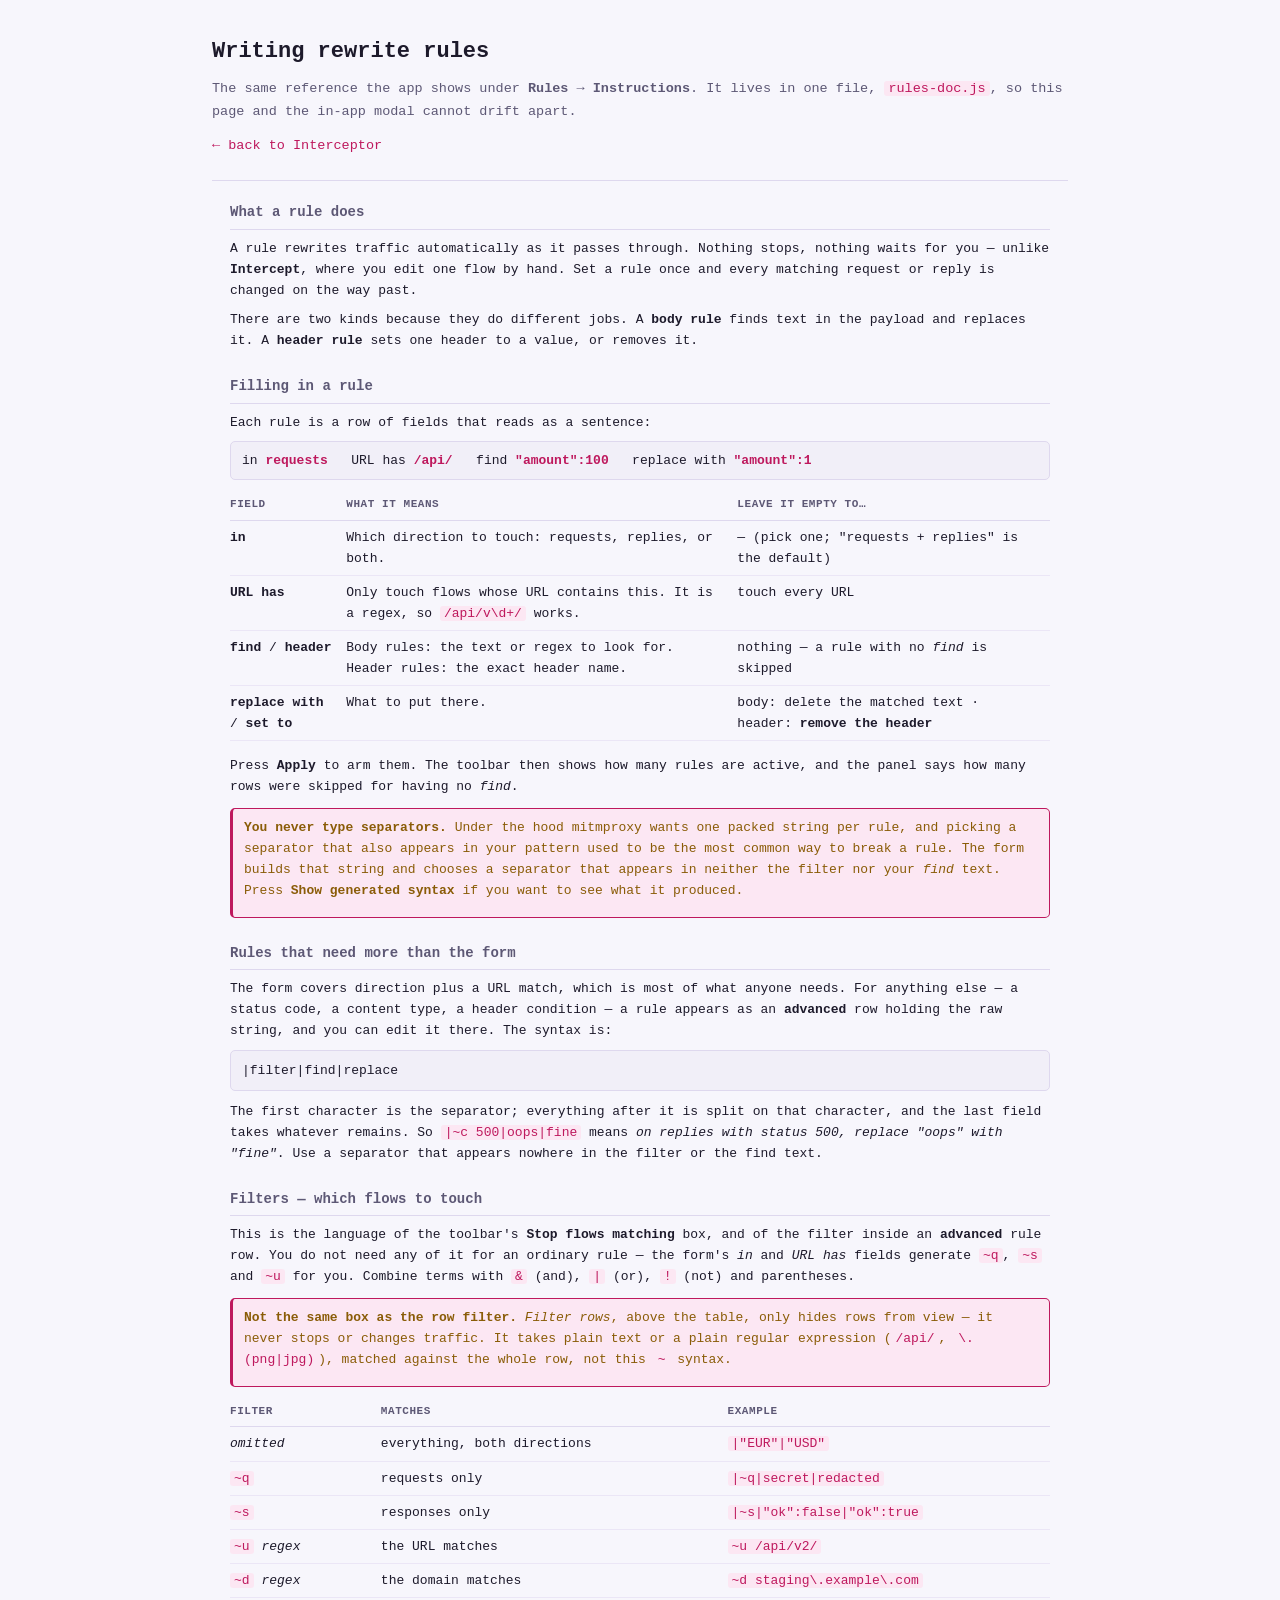
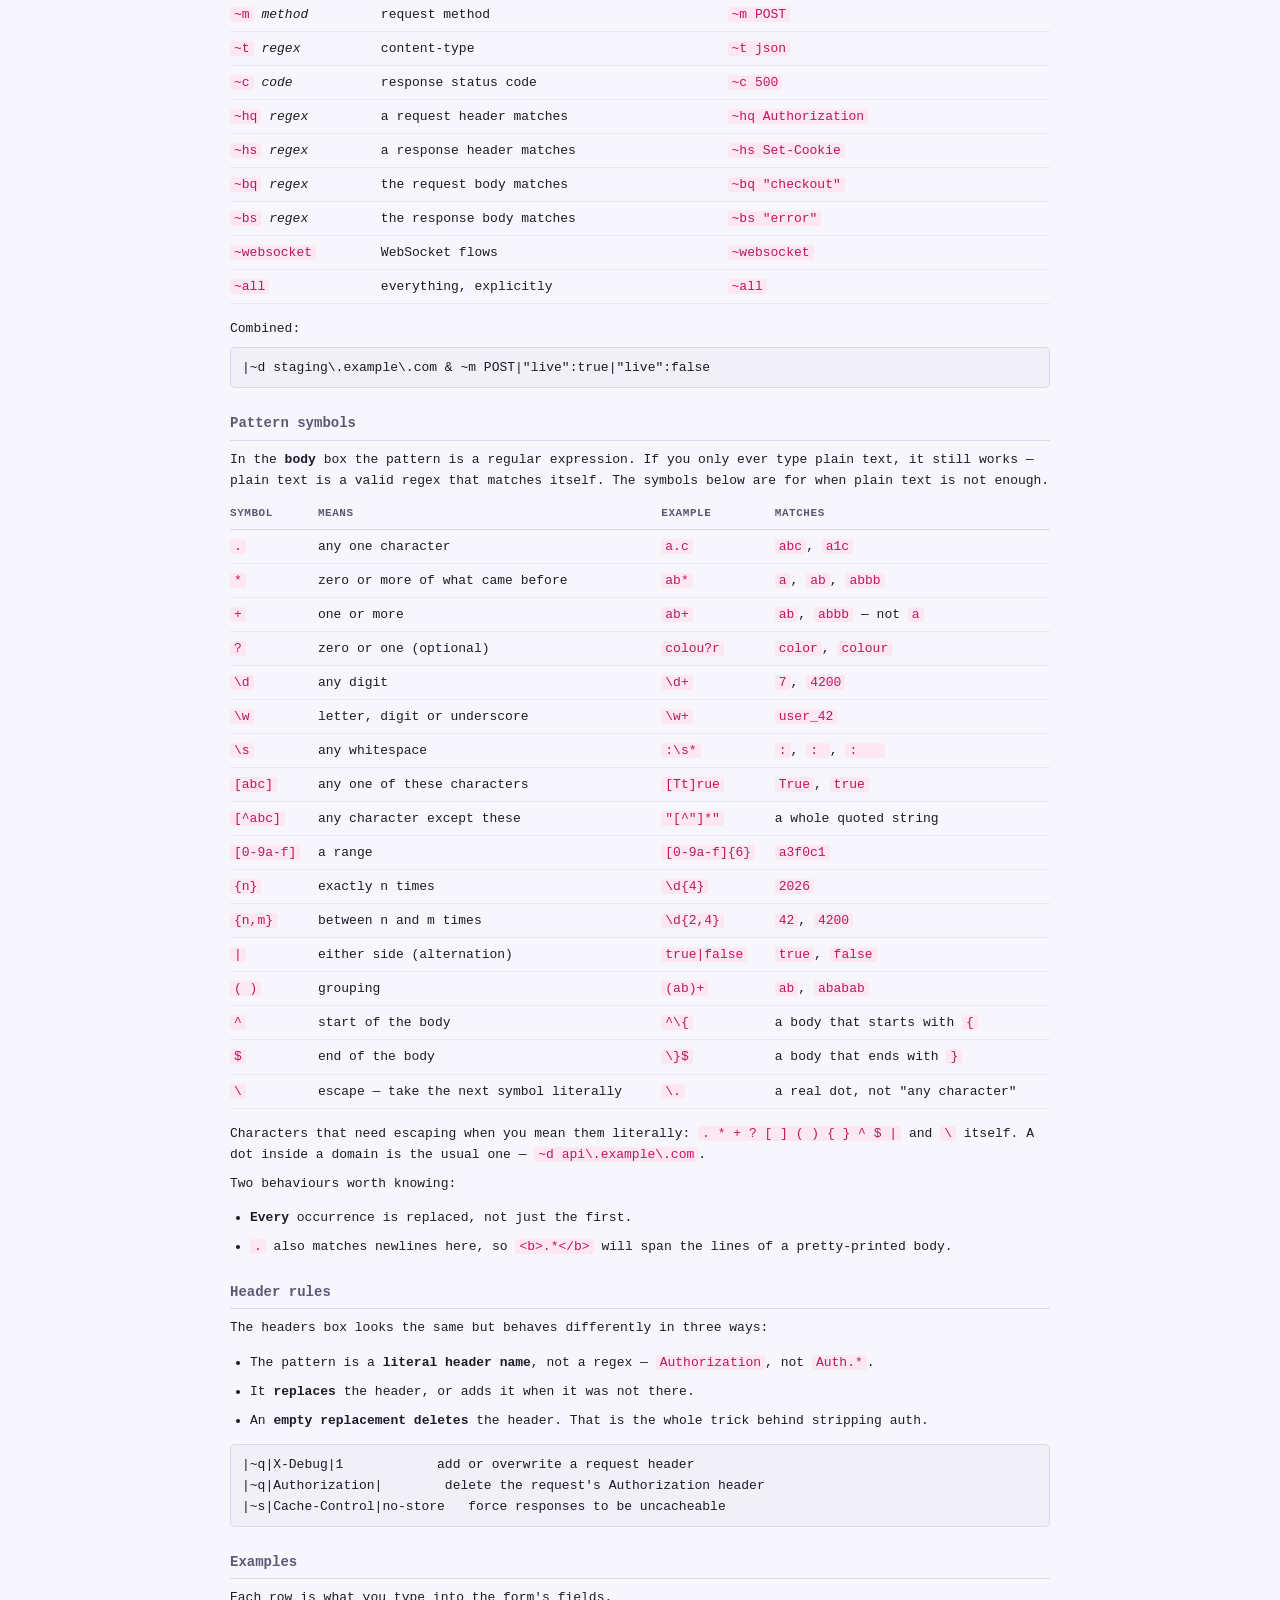
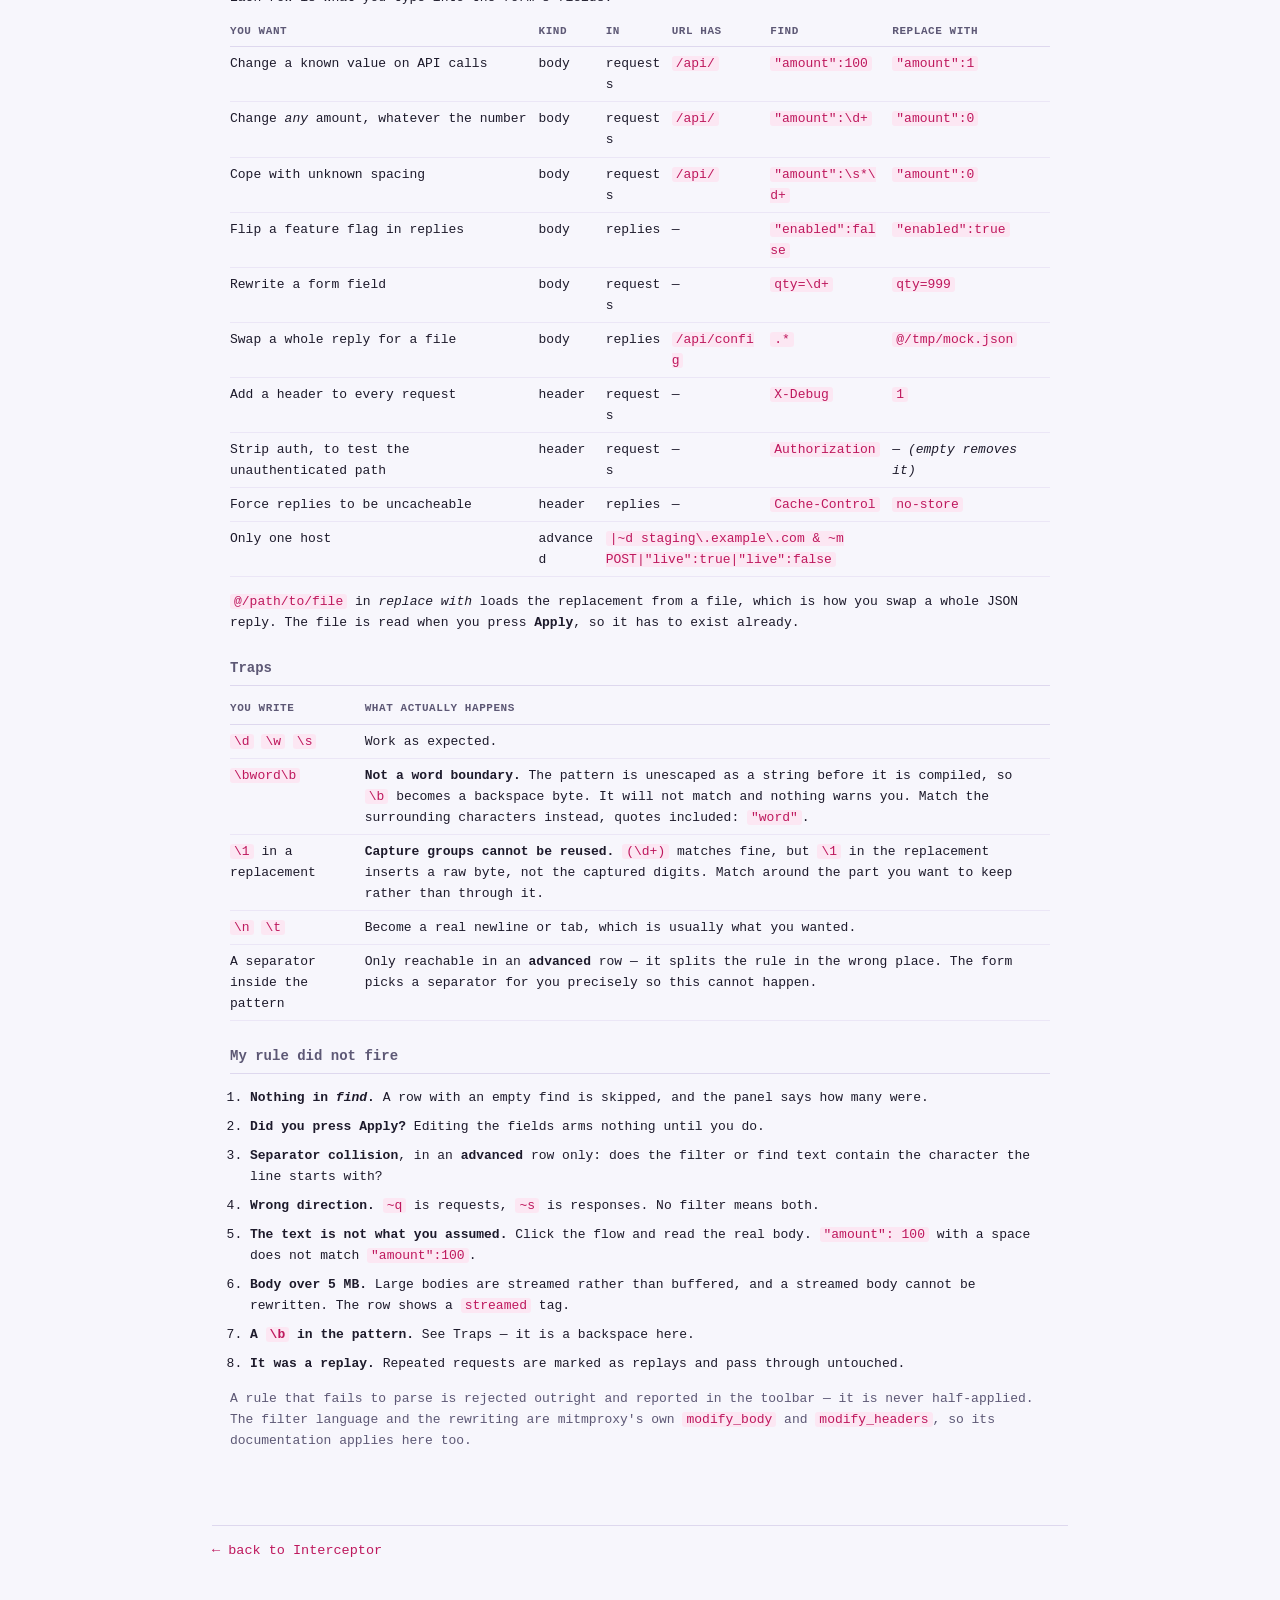
==== ui/rules.html @ 4723ae0b "Initial commit" ====
<!doctype html>
<html lang="en">
<head>
  <meta charset="utf-8">
  <meta name="viewport" content="width=device-width, initial-scale=1">
  <title>Interceptor — writing rewrite rules</title>
  <link rel="icon" type="image/png" href="icon.png">
  <link rel="stylesheet" href="style.css">
  <script type="module" src="theme.js"></script>
</head>
<body class="doc-page">
<main class="doc">

  <header class="doc-head">
    <h1>Writing rewrite rules</h1>
    <p class="lede">
      The same reference the app shows under <b>Rules → Instructions</b>. It lives in
      one file, <code>rules-doc.js</code>, so this page and the in-app modal cannot
      drift apart.
    </p>
    <p><a href="./" class="back">← back to Interceptor</a></p>
  </header>

  <div id="doc-body"></div>

  <footer class="doc-foot">
    <p><a href="./" class="back">← back to Interceptor</a></p>
  </footer>

</main>
<script type="module">
  import { RULES_DOC_HTML } from "./rules-doc.js";
  document.querySelector("#doc-body").innerHTML = RULES_DOC_HTML;
</script>
</body>
</html>
---- ui/style.css ----
/* Every colour is a token defined in both themes. Never hard-code one below:
   a literal hex is a bug waiting for someone to flip the theme. */

:root,
:root[data-theme="dark"] {
  --bg:         #14131c;
  --bg-elev:    #1c1a26;
  --bg-inset:   #100f17;
  --bg-hover:   #24222f;
  --bg-sel:     #3a2030;
  --fg:         #e4e2ee;
  --fg-dim:     #9791ab;
  --fg-faint:   #6c6782;
  --line:       #2f2c3f;
  --line-soft:  #232030;
  --accent:     #f472b6;
  --accent-2:   #ec4899;
  --accent-bg:  #3a1526;
  --on-accent:  #0a0810;
  --ok:         #63d19b;
  --ok-2:       #4bc389;   /* hover for a filled green button */
  --ok-bg:      #16301f;
  --on-ok:      #0a0810;   /* text on a green fill */
  --warn:       #e6b464;
  --bad:        #f2726b;
  --bad-bg:     #35191a;
  --info:       #6cd0e0;
  --hold-bg:    #262013;
  --hold-line:  #55451f;
  --bar-bg:     #272232;   /* control strips: has to read as a different surface,
                              not a 8-step nudge away from --bg */
  --shadow:     0 1px 0 rgba(0, 0, 0, .35);
  --shadow-lg:  0 18px 50px rgba(0, 0, 0, .55);
  --pad:        20px;   /* distance from a window edge to any content */
  --backdrop:   rgba(8, 7, 12, .66);
}

:root[data-theme="light"] {
  --bg:         #f7f6fc;
  --bg-elev:    #ffffff;
  --bg-inset:   #f1eff8;
  --bg-hover:   #efecf8;
  --bg-sel:     #fbd7e8;
  --fg:         #1d1a2b;
  --fg-dim:     #5d5875;
  --fg-faint:   #8b86a1;
  --line:       #ded8ee;
  --line-soft:  #ebe6f6;
  --accent:     #be185d;
  --accent-2:   #9d174d;
  --accent-bg:  #fce7f3;
  --on-accent:  #ffffff;
  --ok:         #12784a;
  --ok-2:       #0f6a41;
  --ok-bg:      #e2f5e9;
  --on-ok:      #ffffff;
  --warn:       #8a5c07;
  --bad:        #b62222;
  --bad-bg:     #fbe6e6;
  --info:       #0d6f83;
  --hold-bg:    #fdf6e6;
  --hold-line:  #e6d29c;
  --bar-bg:     #e6e0f4;
  --shadow:     0 1px 2px rgba(30, 20, 60, .06);
  --shadow-lg:  0 18px 50px rgba(82, 26, 58, .22);
  --backdrop:   rgba(66, 32, 52, .38);
}

* { box-sizing: border-box; }

/* Any explicit `display` beats the hidden attribute, which silently un-hides
   elements we toggle from JS (#empty, #truncated, #rules, #queue, tabs). */
[hidden] { display: none !important; }

body {
  margin: 0;
  height: 100vh;
  /* Flex column, not a fixed grid-template-rows: the row template had four
     tracks for five children, so #workspace fell into an implicit `auto` row and
     the detail panel stopped short of the bottom instead of filling. Panels come
     and go as they are toggled, so the number of children is not fixed and any
     fixed template is wrong sooner or later. #workspace takes the slack. */
  display: flex;
  flex-direction: column;
  font: 12.5px/1.55 ui-monospace, SFMono-Regular, "SF Mono", Menlo, Consolas, monospace;
  background: var(--bg);
  color: var(--fg);
  -webkit-font-smoothing: antialiased;
}

.grow { flex: 1; }
.dim { color: var(--fg-dim); }
.mono { font-family: inherit; }
.hint { color: var(--fg-dim); margin: 0; }
.divider { width: 1px; align-self: stretch; background: var(--line); margin: 0 3px; }

code {
  font: inherit;
  color: var(--accent);
  background: var(--accent-bg);
  padding: 0 4px;
  border-radius: 3px;
}

/* ------------------------------------------------------------------ buttons */

button {
  font: inherit;
  color: var(--fg);
  background: var(--bg-elev);
  border: 1px solid var(--line);
  border-radius: 5px;
  padding: 3px 10px;
  cursor: pointer;
  white-space: nowrap;
  transition: background .12s, border-color .12s, color .12s;
}
button:hover { background: var(--bg-hover); border-color: var(--fg-faint); }
button:focus-visible { outline: 2px solid var(--accent); outline-offset: 1px; }

button.on {
  background: var(--accent);
  border-color: var(--accent);
  color: var(--on-accent);
  font-weight: 600;   /* dark-on-bright reads thin otherwise */
}
button.on:hover { background: var(--accent-2); border-color: var(--accent-2); }

button.primary {
  background: var(--accent);
  border-color: var(--accent);
  color: var(--on-accent);
  font-weight: 600;
}
button.primary:hover { background: var(--accent-2); border-color: var(--accent-2); }

/* Filled green: the one button that starts a session, so it should read as the
   obvious first move rather than as one more thing in a row of buttons. */
button.go {
  background: var(--ok);
  border-color: var(--ok);
  color: var(--on-ok);
  font-weight: 600;
}
button.go:hover { background: var(--ok-2); border-color: var(--ok-2); }

button.ok { color: var(--ok); border-color: var(--line); }
button.ok:hover { background: var(--ok-bg); border-color: var(--ok); }

button.danger { color: var(--bad); }
button.danger:hover { background: var(--bad-bg); border-color: var(--bad); }

button.icon { padding: 3px 8px; font-size: 13px; line-height: 1.2; }

/* A toggle is a state, not an action, so it must not look like one: dimmer until
   it is on, and carrying a dot that fills in. Every control looking identical was
   the single biggest readability complaint about the old toolbar. */
button.toggle {
  color: var(--fg-dim);
  background: transparent;
  border-color: var(--line-soft);
  padding-left: 7px;
}
button.toggle::before {
  content: "";
  display: inline-block;
  width: 7px;
  height: 7px;
  margin-right: 6px;
  border-radius: 50%;
  border: 1px solid var(--fg-faint);
  vertical-align: baseline;
}
button.toggle:hover { color: var(--fg); background: var(--bg-hover); }
button.toggle.on {
  color: var(--accent);
  background: var(--accent-bg);
  border-color: var(--accent);
  font-weight: 600;
}
button.toggle.on::before { background: var(--accent); border-color: var(--accent); }

/* Segmented control: modes, detail tabs. */
.seg { display: flex; }
.seg button { border-radius: 0; }
.seg button:first-child { border-radius: 5px 0 0 5px; }
.seg button:last-child { border-radius: 0 5px 5px 0; }
.seg button + button { border-left: none; }
.seg button.on + button { border-left: none; }

/* ------------------------------------------------------------------ toolbar */

#bar {
  background: var(--bg-elev);
  border-bottom: 1px solid var(--line);
  box-shadow: var(--shadow);
}
.bar-row {
  display: flex;
  gap: 14px;          /* between groups; controls inside a group sit closer */
  align-items: flex-end;
  padding: var(--pad);
  flex-wrap: wrap;
}
.bar-row.secondary { padding-top: 0; font-size: 12px; }

#mode-hint {
  margin: 0;
  padding: 0 var(--pad) 9px;
  font-size: 11.5px;
  color: var(--fg-dim);
}

#note {
  margin: 0 var(--pad) 9px;
  padding: 6px 10px;
  font-size: 11.5px;
  color: var(--bad);
  background: var(--bad-bg);
  border: 1px solid var(--bad);
  border-left-width: 3px;
  border-radius: 5px;
}
#note.ok { color: var(--ok); background: var(--ok-bg); border-color: var(--ok); }

#proxy-warn {
  margin: 0 var(--pad) 9px;
  padding: 6px 10px;
  font-size: 11.5px;
  color: var(--warn);
  background: var(--hold-bg);
  border: 1px solid var(--hold-line);
  border-left-width: 3px;
  border-radius: 5px;
}
.brand {
  display: flex;
  align-items: center;
  padding-bottom: 2px;   /* sits on the controls' baseline, not the labels' */
  font-weight: 600;
  letter-spacing: .04em;
  color: var(--accent);
}
.brand img { display: block; border-radius: 5px; }

/* Groups carry a label so a control's purpose is legible without hovering, and
   the gap inside a group is smaller than the gap between them -- proximity is
   what makes the grouping readable. */
.group { display: flex; align-items: center; gap: 5px; position: relative; }
.group-label {
  font-size: 11px;
  font-weight: 600;
  letter-spacing: .04em;
  color: var(--fg-dim);
  white-space: nowrap;
}
/* Label on its own row above the controls it names. */
.bar-row .group {
  display: grid;
  grid-auto-flow: column;
  grid-template-rows: auto auto;
  align-items: center;
  justify-items: start;
  column-gap: 5px;
}
.bar-row .group > .group-label { grid-row: 1; grid-column: 1 / -1; padding-left: 1px; }
.bar-row .group > *:not(.group-label) { grid-row: 2; }

.scope-group { flex: 1; min-width: 260px; }
.scope-group { grid-template-columns: 1fr auto auto; }

#scope {
  width: 100%;
  font: inherit;
  color: var(--fg);
  background: var(--bg-inset);
  border: 1px solid var(--line);
  border-radius: 5px;
  padding: 4px 9px;
}
#scope::placeholder { color: var(--fg-faint); }
#scope:focus { outline: none; border-color: var(--accent); }
#scope.bad { border-color: var(--bad); }
/* Outside Intercept nothing is held, so the field has no effect: say so rather
   than leaving the user to wonder what it is for. */
.scope-group.idle #scope { opacity: .55; }
.scope-group.idle .group-label::after {
  content: " · applies in Intercept mode";
  color: var(--warn);
  letter-spacing: 0;
  text-transform: none;
}

#stats { color: var(--fg-dim); padding-bottom: 3px; }
#conn {
  padding: 1px 9px;
  border-radius: 999px;
  font-size: 11px;
  border: 1px solid transparent;
}
#conn.on { background: var(--ok-bg); color: var(--ok); border-color: var(--ok); }
#conn.off { background: var(--bad-bg); color: var(--bad); border-color: var(--bad); }

/* ------------------------------------------------------------------- panels */

.panel {
  background: var(--bg-elev);
  border-bottom: 1px solid var(--line);
}
.panel.hold { background: var(--hold-bg); border-bottom-color: var(--hold-line); }
.panel-head {
  display: flex;
  gap: 8px;
  align-items: center;
  padding: var(--pad);
  border-bottom: 1px solid var(--line-soft);
}
.panel.hold .panel-head { border-bottom-color: var(--hold-line); }
.panel-body { padding: 11px var(--pad) 13px; }

.chips { display: flex; flex-wrap: wrap; gap: 5px; align-items: center; }
.chips button { font-size: 11.5px; padding: 2px 8px; border-radius: 999px; }

.rules-grid { display: grid; grid-template-columns: 1fr 1fr; gap: 14px; }
@media (max-width: 980px) { .rules-grid { grid-template-columns: 1fr; } }
.rules-field label { display: block; color: var(--fg); font-weight: 600; }
.rules-field .hint { font-size: 11.5px; margin: 1px 0 0; }

textarea {
  display: block;
  width: 100%;
  resize: vertical;
  font: inherit;
  color: var(--fg);
  background: var(--bg-inset);
  border: 1px solid var(--line);
  border-radius: 5px;
  padding: 7px 8px;
  margin-top: 4px;
}
textarea::placeholder { color: var(--fg-faint); }
textarea:focus { outline: none; border-color: var(--accent); }

.actions { display: flex; gap: 6px; align-items: center; margin-top: 9px; }

/* --------------------------------------------------------------- hold queue */

#queue-hosts { color: var(--warn); }
#queue-hosts b { color: var(--fg); font-weight: 600; }

#queue-list { display: flex; flex-direction: column; gap: 4px; }
.q-item {
  display: flex;
  gap: 8px;
  align-items: center;
  background: var(--bg-elev);
  border: 1px solid var(--hold-line);
  border-radius: 5px;
  padding: 4px 8px;
}
.q-item.sel { border-color: var(--accent); background: var(--bg-sel); }
.q-item .dir { color: var(--warn); min-width: 76px; }
.q-item .url {
  flex: 1;
  overflow: hidden;
  text-overflow: ellipsis;
  white-space: nowrap;
  cursor: pointer;
}
.q-item .url:hover { color: var(--accent); text-decoration: underline; }

#stall-note { margin-top: 8px; font-size: 11.5px; }

/* ------------------------------------------------------------------ sessions */

#sessions-list { display: flex; flex-direction: column; gap: 4px; margin-top: 8px; }
.q-item.session { border-color: var(--line); }
.q-item.session:hover { border-color: var(--accent); }
.q-item.session .dim { flex: 0 0 auto; }
#sessions-dir { font-size: 11px; }

/* ------------------------------------------------------------------- layout */

/* Scoped by id: a bare `main` selector also matched the docs page and split it
   into two columns. */
#workspace {
  flex: 1;            /* all the height the toolbar and panels do not use */
  min-height: 0;      /* so the children's own overflow:auto actually scrolls */
  display: grid;
  grid-template-columns: 1fr 500px;
}
@media (max-width: 1150px) {
  #workspace { grid-template-columns: 1fr; grid-template-rows: 1fr 1fr; }
}

#table-wrap { flex: 1; overflow: auto; min-height: 0; padding-bottom: 12px; }
#detail {
  border-left: 1px solid var(--line);
  background: var(--bg-elev);
  display: flex;
  flex-direction: column;
  min-height: 0;
  min-width: 0;
}

/* -------------------------------------------------------------------- table */

/* All scoped to #flows. Bare `tbody td` leaked its nowrap + ellipsis onto the
   docs page tables, which silently truncated every rule example. */
#flows { width: 100%; border-collapse: collapse; }
#flows thead th {
  position: sticky;
  top: 0;
  z-index: 1;
  text-align: left;
  font-weight: 600;
  font-size: 11px;
  letter-spacing: .05em;
  text-transform: uppercase;
  color: var(--fg-dim);
  background: var(--bg-elev);
  border-bottom: 1px solid var(--line);
  padding: 6px 9px;
  white-space: nowrap;
}
#flows tbody td {
  padding: 4px 9px;
  border-bottom: 1px solid var(--line-soft);
  white-space: nowrap;
  overflow: hidden;
  text-overflow: ellipsis;
  max-width: 0;
}
#flows thead th:first-child,
#flows tbody td:first-child { padding-left: var(--pad); }
#flows thead th:last-child,
#flows tbody td:last-child { padding-right: var(--pad); }
#flows tbody tr { cursor: pointer; }
#flows tbody tr:hover { background: var(--bg-hover); }
#flows tbody tr.sel { background: var(--bg-sel); box-shadow: inset 2px 0 0 var(--accent); }
#flows tbody tr.held td { color: var(--warn); }

/* Method needs room for a trailing tag ("replay"), or it clips to "POST…". */
.c-m { width: 112px; }
.c-s { width: 66px; }
.c-t { width: 140px; }
.c-n { width: 76px; text-align: right; }
td.c-n { color: var(--fg-dim); }

.s2 { color: var(--ok); }
.s3 { color: var(--info); }
.s4 { color: var(--warn); }
.s5, .err { color: var(--bad); }
.pending { color: var(--fg-faint); }

.tag {
  font-size: 10px;
  padding: 0 5px;
  border-radius: 999px;
  background: var(--bg-inset);
  border: 1px solid var(--line);
  color: var(--fg-dim);
  margin-left: 6px;
  vertical-align: 1px;
}
.tag-replay { color: var(--accent); border-color: var(--accent); background: var(--accent-bg); }
.tag-hex { color: var(--info); border-color: var(--info); }
.tag-injected { color: var(--warn); border-color: var(--warn); }
.tag-dropped { color: var(--bad); border-color: var(--bad); }

#truncated { padding: 9px var(--pad); font-size: 11.5px; }
.empty { padding: 26px var(--pad); color: var(--fg-dim); display: grid; gap: 3px; }
.empty b { color: var(--fg); }

/* ------------------------------------------------------------------- detail */

#detail-tabs { padding: 9px var(--pad); border-bottom: 1px solid var(--line); }
#detail-body {
  flex: 1;            /* fill the panel, so the scroll area is the panel */
  overflow: auto;
  padding: 12px var(--pad) 18px;
  min-height: 0;
}

/* Never text-transform this: URLs and reason phrases are case-sensitive. */
.headline {
  color: var(--fg);
  margin: 0 0 9px;
  word-break: break-all;
  padding: 6px 8px;
  background: var(--bg-inset);
  border: 1px solid var(--line);
  border-left: 2px solid var(--accent);
  border-radius: 4px;
}

.section {
  color: var(--fg-dim);
  margin: 0 0 5px;
  text-transform: uppercase;
  font-size: 10px;
  letter-spacing: .07em;
}

.kv { width: 100%; border-collapse: collapse; margin-bottom: 12px; }
.kv td {
  padding: 2px 8px 2px 0;
  vertical-align: top;
  border: none;
  white-space: normal;
  word-break: break-all;
}
.kv td:first-child { color: var(--accent); width: 34%; }

pre {
  margin: 0;
  padding: 8px 9px;
  background: var(--bg-inset);
  border: 1px solid var(--line);
  border-radius: 5px;
  overflow-x: auto;
  white-space: pre-wrap;
  word-break: break-word;
}
.note {
  color: var(--warn);
  margin: 0 0 9px;
  padding: 6px 8px;
  background: var(--hold-bg);
  border: 1px solid var(--hold-line);
  border-radius: 4px;
}

textarea.editor { min-height: 300px; border-color: var(--warn); }
textarea.editor:focus { border-color: var(--accent); }
textarea.inject-input { min-height: 0; }
.inject-actions { display: flex; gap: 6px; margin: 7px 0 14px; }

.frames { display: flex; flex-direction: column; gap: 7px; }
.frame { border-left: 2px solid var(--line); padding-left: 8px; }
.frame.up { border-left-color: var(--accent); }
.frame.down { border-left-color: var(--info); }
.frame .meta { color: var(--fg-dim); margin-bottom: 3px; }

/* ---------------------------------------------------------------- docs page */

body.doc-page {
  display: block;
  height: auto;
  overflow-y: auto;
  font-size: 13.5px;
  line-height: 1.65;
}
.doc {
  max-width: 900px;
  margin: 0 auto;
  padding: 34px 22px 70px;
}
.doc h1 { font-size: 22px; margin: 0 0 8px; }
.doc h2 {
  font-size: 15px;
  margin: 34px 0 10px;
  padding-bottom: 5px;
  border-bottom: 1px solid var(--line);
}
.doc h3 { font-size: 13px; margin: 20px 0 7px; color: var(--fg-dim); }
.doc .lede { color: var(--fg-dim); margin: 0 0 12px; }
.doc p, .doc li { margin: 0 0 9px; }
.doc ul, .doc ol { padding-left: 22px; }
.doc-head { border-bottom: 1px solid var(--line); padding-bottom: 14px; }
.doc-foot { margin-top: 40px; padding-top: 14px; border-top: 1px solid var(--line); color: var(--fg-dim); }
.back { color: var(--accent); text-decoration: none; }
.back:hover { text-decoration: underline; }

pre.anatomy { line-height: 1.5; margin-bottom: 12px; white-space: pre; overflow-x: auto; }
pre.anatomy b { color: var(--accent); }



/* ------------------------------------------------------------------- modal */

/* The rule instructions open over the app rather than in a new tab: the user is
   mid-task with a rule half-written, and losing the page to read the syntax is
   exactly what made the old inline hint useless. */
#doc-backdrop {
  position: fixed;
  inset: 0;
  background: var(--backdrop);
  z-index: 20;
}
#doc-modal {
  position: fixed;
  z-index: 21;
  top: 4vh;
  bottom: 4vh;
  left: 50%;
  transform: translateX(-50%);
  width: min(900px, 94vw);
  display: flex;
  flex-direction: column;
  background: var(--bg-elev);
  border: 1px solid var(--line);
  border-radius: 9px;
  box-shadow: var(--shadow-lg);
  overflow: hidden;
}
#doc-modal .doc-head {
  display: flex;
  align-items: center;
  gap: 9px;
  padding: 11px 14px;
  border-bottom: 1px solid var(--line);
  background: var(--bg-elev);
  /* .doc-head on the standalone page is a bottom-padded block; reset that here. */
  padding-bottom: 11px;
}
#doc-modal .doc-head b { font-size: 14px; }

#doc-nav {
  display: flex;
  flex-wrap: wrap;
  gap: 5px;
  padding: 9px 14px;
  border-bottom: 1px solid var(--line);
  background: var(--bg);
}
#doc-nav button {
  font-size: 11.5px;
  padding: 2px 9px;
  border-radius: 999px;
  color: var(--fg-dim);
}
#doc-nav button:hover { color: var(--fg); }

#doc-body {
  overflow-y: auto;
  padding: 4px 18px 26px;
  font-size: 13px;
  line-height: 1.62;
  scroll-behavior: smooth;
}
#doc-body h3 {
  font-size: 14px;
  margin: 24px 0 8px;
  padding-bottom: 5px;
  border-bottom: 1px solid var(--line);
  scroll-margin-top: 8px;
}
#doc-body h3:first-child { margin-top: 16px; }
#doc-body h4 { font-size: 12.5px; margin: 16px 0 6px; color: var(--fg-dim); }
#doc-body p, #doc-body li { margin: 0 0 8px; }
#doc-body ul, #doc-body ol { padding-left: 20px; }
#doc-body pre {
  background: var(--bg-inset);
  border: 1px solid var(--line);
  border-radius: 5px;
  padding: 9px 11px;
  overflow-x: auto;
  white-space: pre;
  margin: 0 0 10px;
}
#doc-body pre.anatomy b { color: var(--accent); }
#doc-body .note {
  background: var(--accent-bg);
  border: 1px solid var(--accent);
  border-left-width: 3px;
  border-radius: 5px;
  padding: 8px 11px;
  margin: 10px 0;
}
#doc-body .hint { margin: 0 0 8px; }

/* Tables in the modal: same treatment as the docs page, scoped so neither one
   inherits the flow table's nowrap-and-ellipsis. */
#doc-body table, table.rules-table {
  width: 100%;
  border-collapse: collapse;
  margin: 4px 0 14px;
}
#doc-body th, table.rules-table th {
  text-align: left;
  font-size: 11px;
  text-transform: uppercase;
  letter-spacing: .05em;
  color: var(--fg-dim);
  border-bottom: 1px solid var(--line);
  padding: 6px 10px 6px 0;
  white-space: nowrap;
}
#doc-body td, table.rules-table td {
  border-bottom: 1px solid var(--line-soft);
  padding: 6px 10px 6px 0;
  vertical-align: top;
  overflow-wrap: anywhere;
}
#doc-body td:first-child code { white-space: nowrap; }

/* ------------------------------------------------------- rule builder + filter */

.rule-block { margin-bottom: 14px; }
.rule-block-head { display: flex; align-items: baseline; gap: 8px; margin-bottom: 6px; }
.rule-block-head .hint { font-size: 11.5px; }
.rule-list { display: flex; flex-direction: column; gap: 5px; margin-bottom: 6px; }

/* One rule per row, labelled inline so it reads as a sentence: in <requests>
   where URL has <...> find <...> replace with <...>. The packed
   |filter|pattern|replacement string it generates is never typed by hand. */
.rule-row {
  display: flex;
  align-items: center;
  gap: 6px;
  flex-wrap: wrap;
  background: var(--bg-inset);
  border: 1px solid var(--line);
  border-radius: 5px;
  padding: 5px 7px;
}
.rule-row.raw { border-style: dashed; }
.rule-label { color: var(--fg-dim); font-size: 11px; white-space: nowrap; }

.rule-input, .rule-select {
  font: inherit;
  color: var(--fg);
  background: var(--bg-elev);
  border: 1px solid var(--line);
  border-radius: 4px;
  padding: 3px 7px;
  min-width: 90px;
}
.rule-input.grow { flex: 1; min-width: 130px; }
.rule-input::placeholder { color: var(--fg-faint); }
.rule-input:focus, .rule-select:focus { outline: none; border-color: var(--accent); }

#rules-raw {
  margin: 8px 0 0;
  padding: 8px 10px;
  background: var(--bg-inset);
  border: 1px solid var(--line);
  border-radius: 5px;
  font-size: 11.5px;
  color: var(--fg-dim);
  overflow-x: auto;
  white-space: pre;
}

/* The table pane holds the view filter above the scrolling table, so the filter
   stays put while rows scroll under it. */
#table-pane { display: flex; flex-direction: column; min-height: 0; min-width: 0; }
/* --bg-elev was only 8 RGB steps off --bg here, which is invisible in a strip
   this short. It takes its own surface token plus an accent edge -- the same
   inset-stripe idiom as a selected row, which is the one cue in this UI that
   reliably reads as "this thing is different". */
#table-tools {
  display: flex;
  align-items: center;
  gap: 8px;
  padding: 10px var(--pad);
  background: var(--bar-bg);
  border-top: 1px solid var(--line);
  border-bottom: 1px solid var(--line);
  box-shadow: inset 3px 0 0 var(--accent);
}
#table-tools label {
  font-size: 11px;
  font-weight: 600;
  letter-spacing: .05em;
  text-transform: uppercase;
  color: var(--accent);
  white-space: nowrap;
}
#row-filter {
  flex: 0 1 560px;   /* a box, not a full-width void */
  min-width: 120px;
  font: inherit;
  color: var(--fg);
  background: var(--bg-inset);
  border: 1px solid var(--line);
  border-radius: 5px;
  padding: 4px 8px;
}
#row-filter::placeholder { color: var(--fg-faint); }
#row-filter:focus { outline: none; border-color: var(--accent); }
/* A filter that is hiding rows says so without any JS. */
#row-filter:not(:placeholder-shown) { border-color: var(--accent); background: var(--bg-sel); }
#row-filter-count { font-size: 11px; white-space: nowrap; }
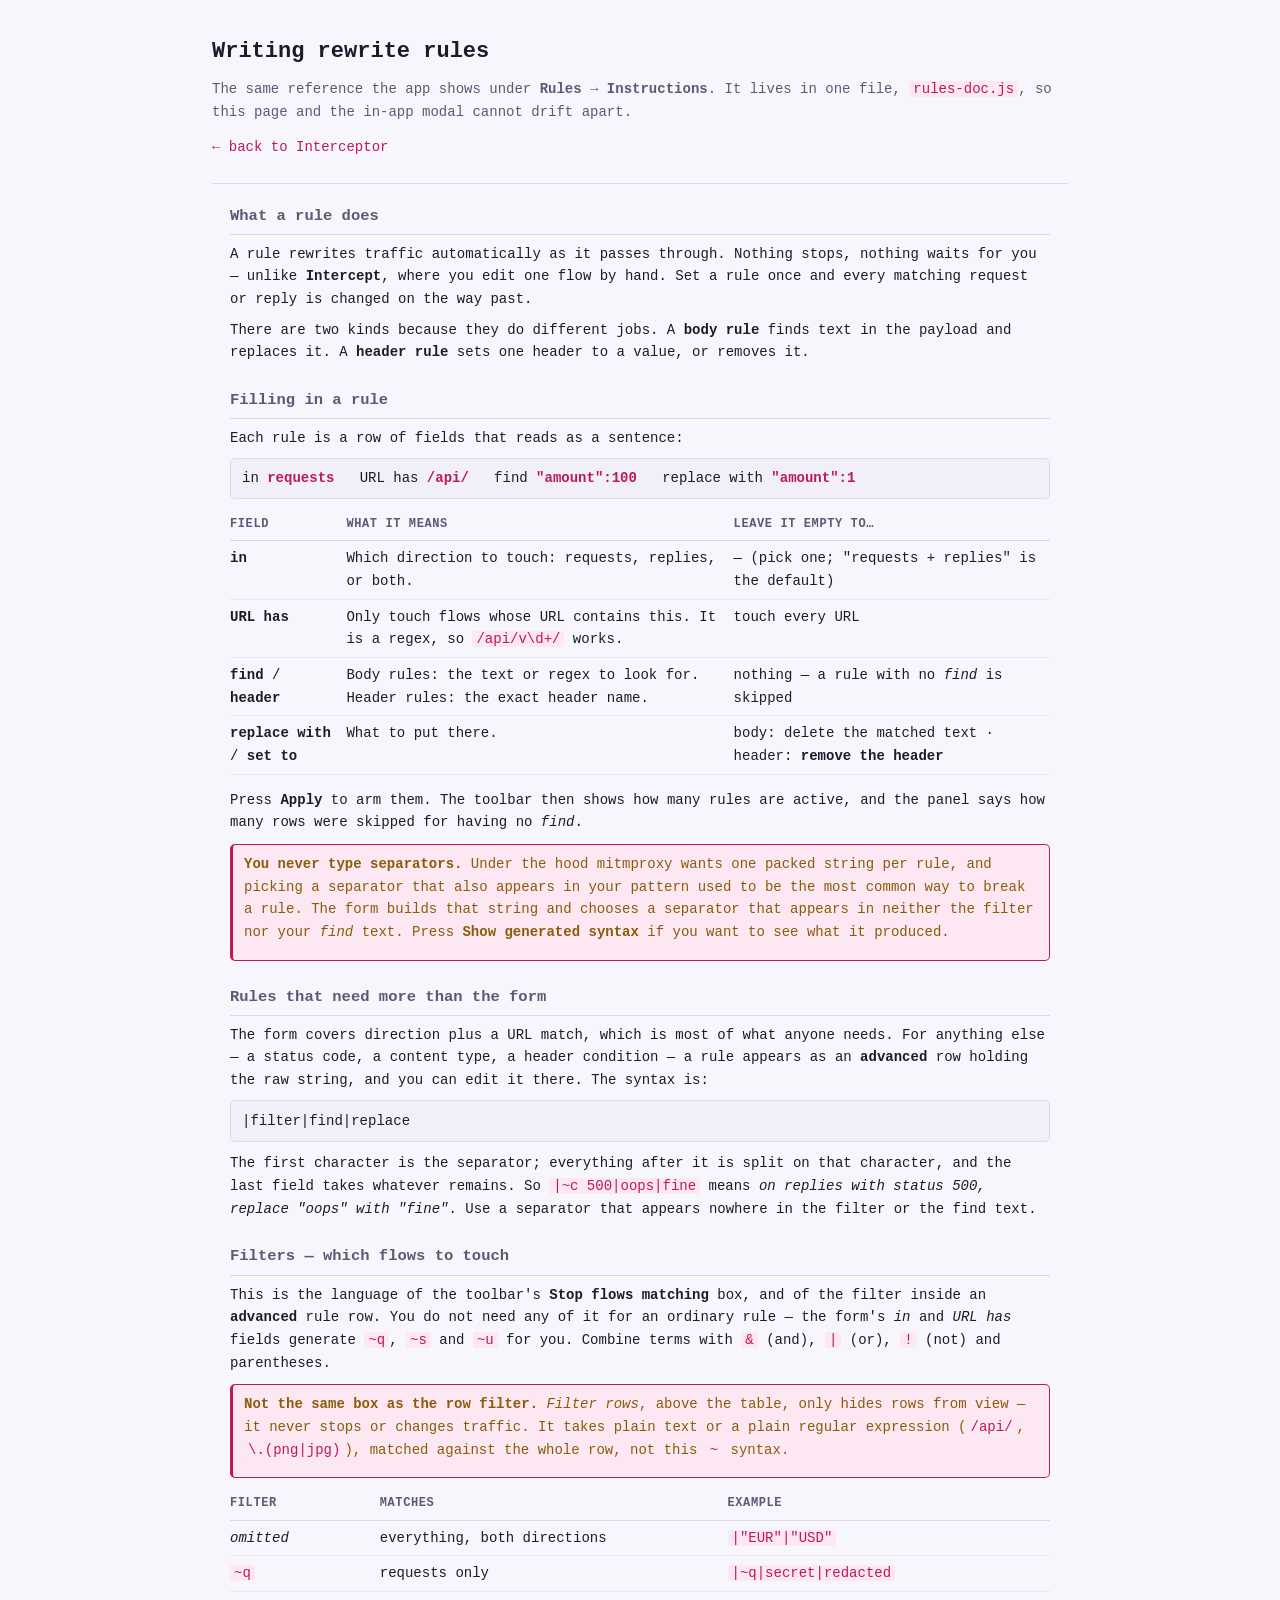
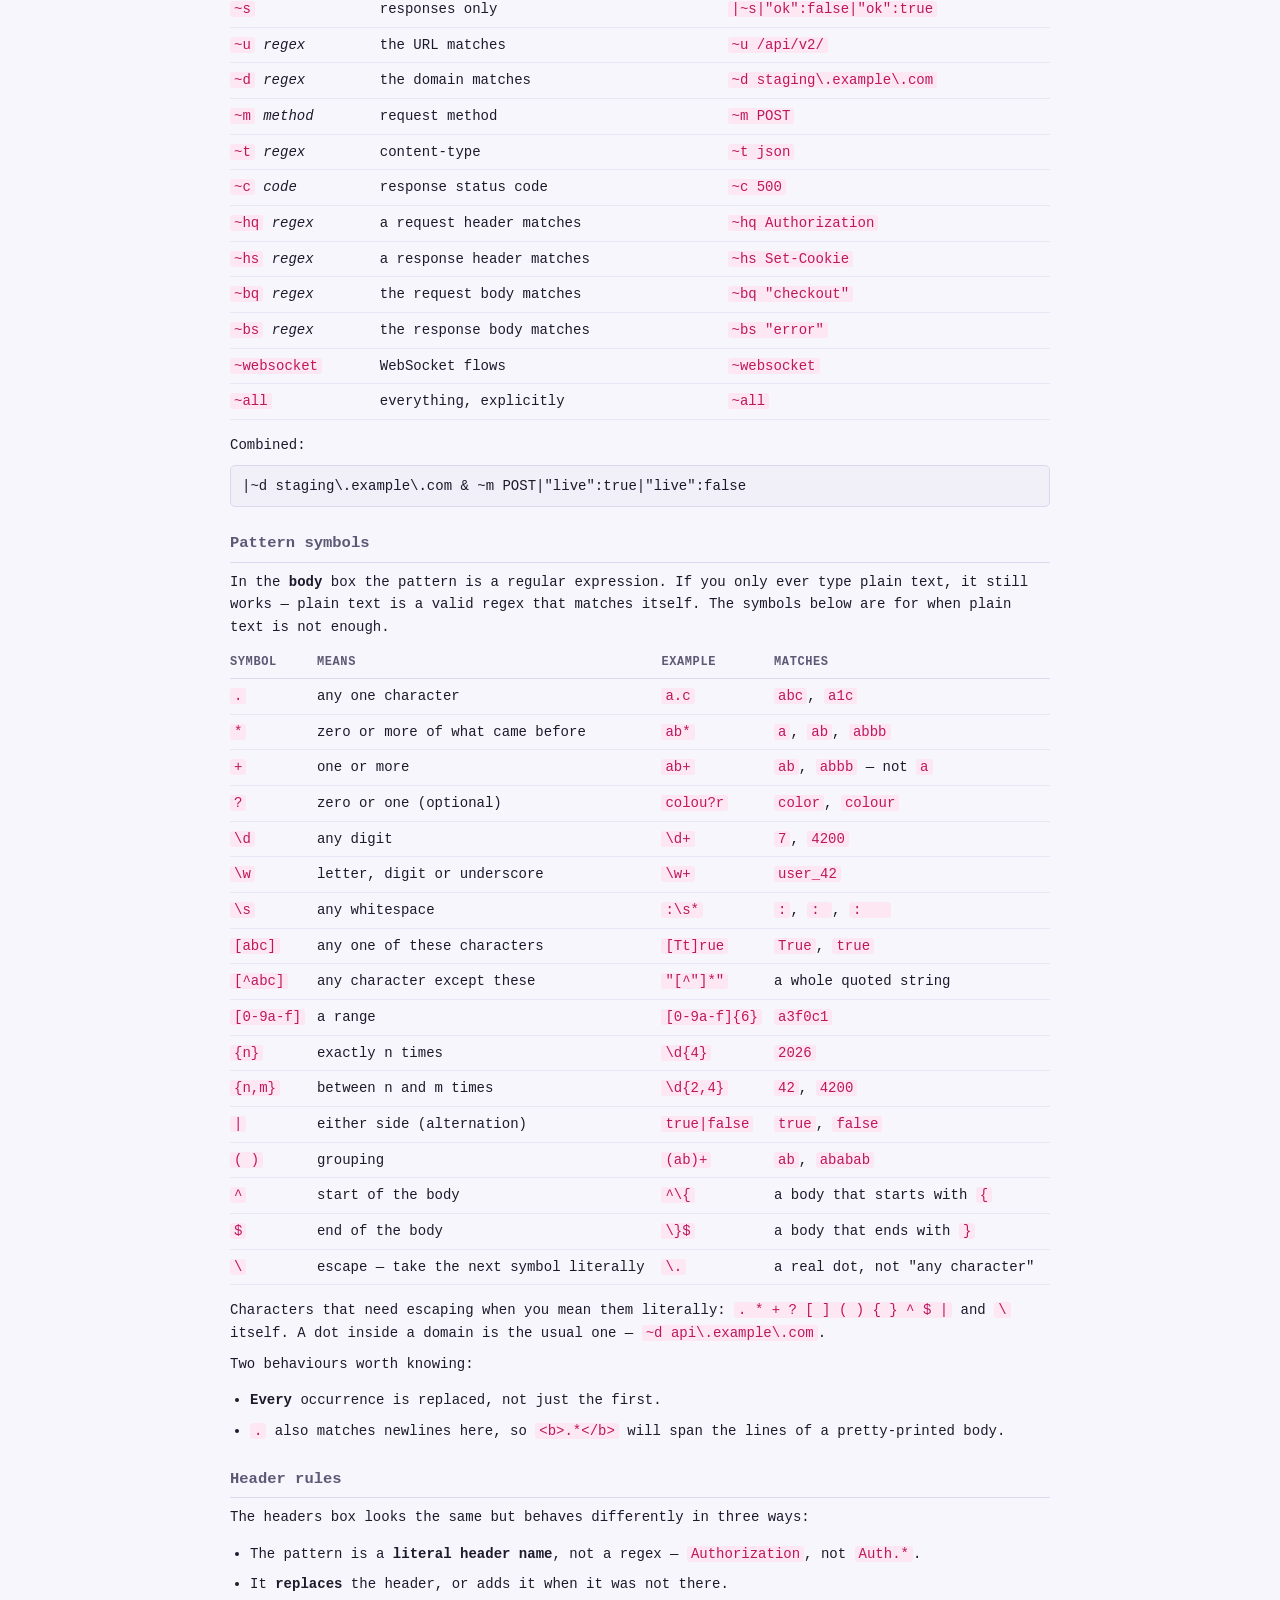
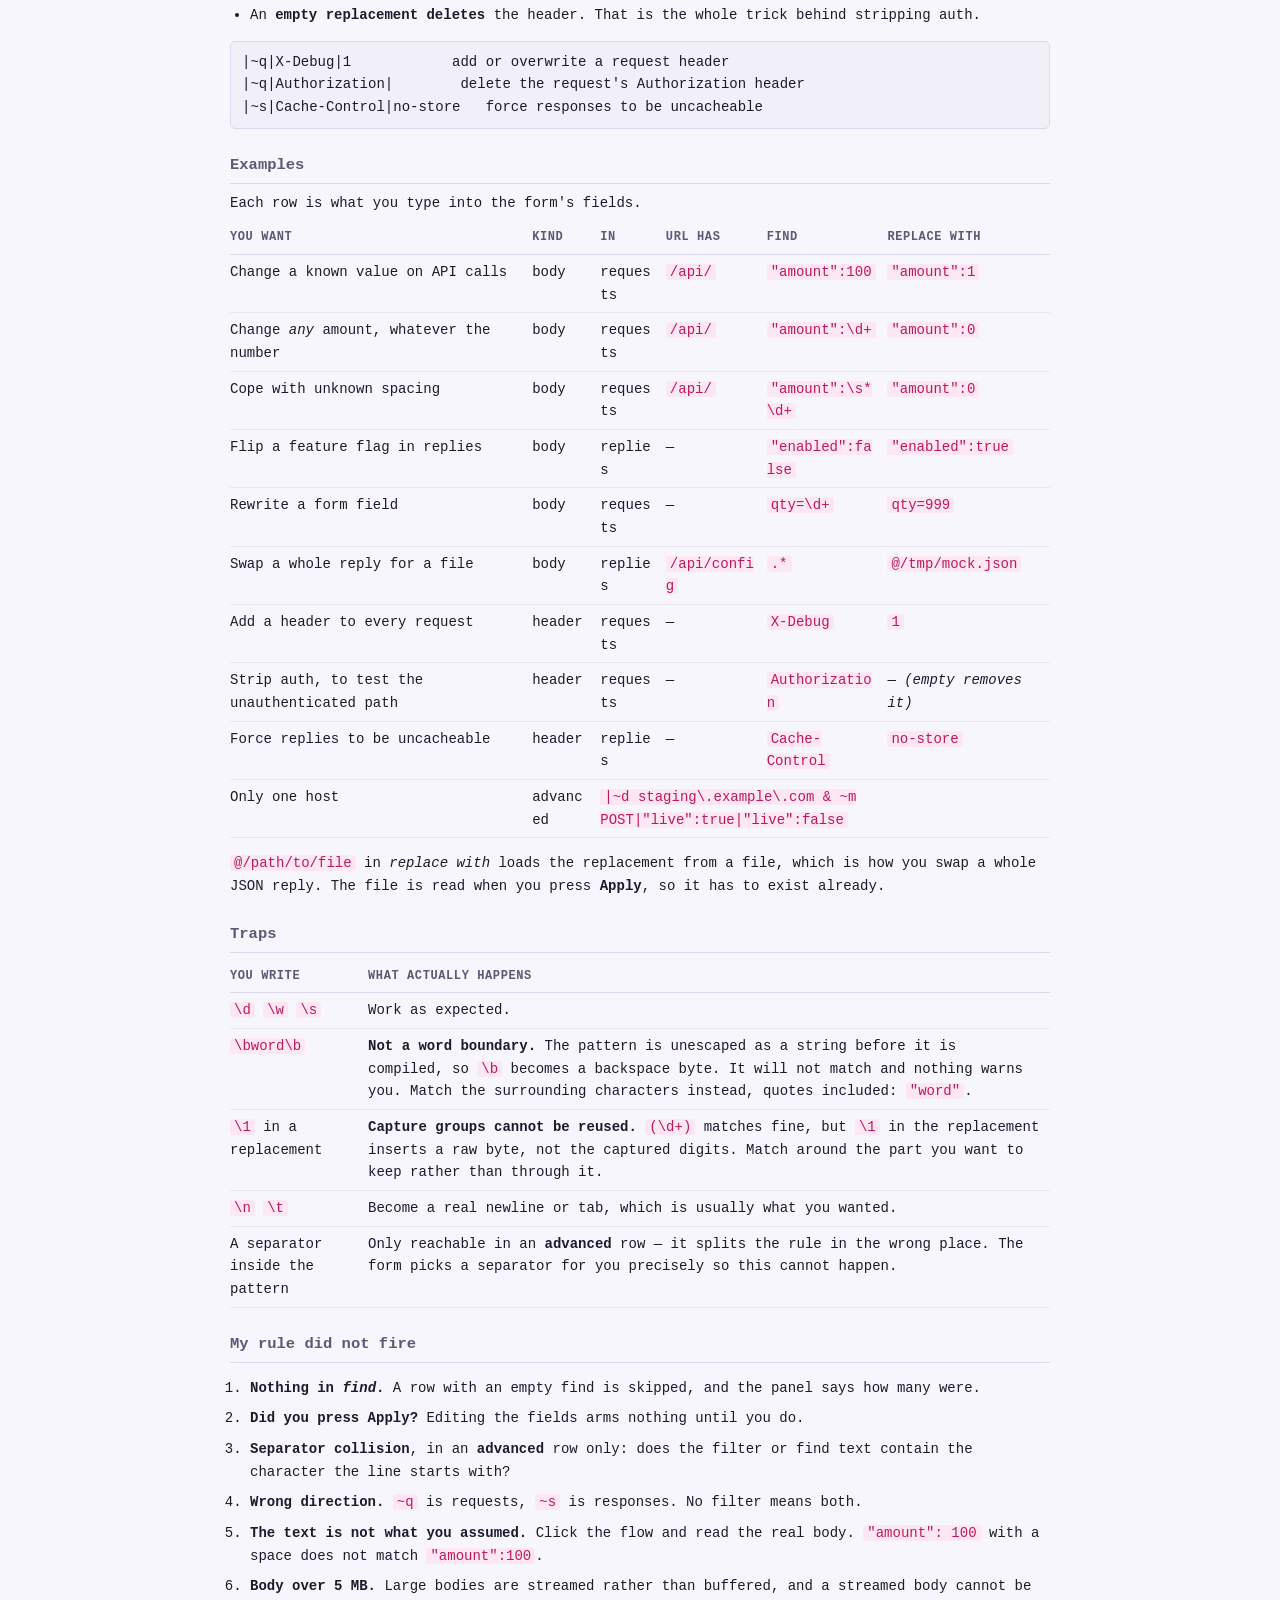
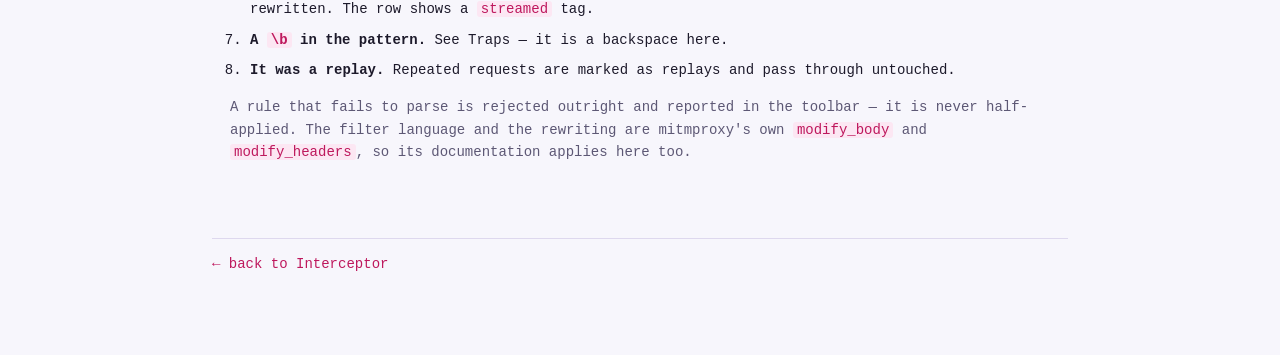
==== commit b852b1c7: "feat: serve the UI with a Content-Security-Policy Co-Authored-By: Claude Fable 5.1 <noreply@anthropi" ====
--- a/ui/rules.html
+++ b/ui/rules.html
@@ -28,9 +28,8 @@
   </footer>
 
 </main>
-<script type="module">
-  import { RULES_DOC_HTML } from "./rules-doc.js";
-  document.querySelector("#doc-body").innerHTML = RULES_DOC_HTML;
-</script>
+<!-- A file, not inline: the bridge serves every page with a CSP that forbids
+     inline script. -->
+<script type="module" src="rules-page.js"></script>
 </body>
 </html>
--- a/ui/style.css
+++ b/ui/style.css
@@ -29,6 +29,7 @@
   --hold-line:  #55451f;
   --bar-bg:     #272232;   /* control strips: has to read as a different surface,
                               not a 8-step nudge away from --bg */
+  --seg-line:   #ffffff;   /* mode-switch outline: highest contrast on this bg */
   --shadow:     0 1px 0 rgba(0, 0, 0, .35);
   --shadow-lg:  0 18px 50px rgba(0, 0, 0, .55);
   --pad:        20px;   /* distance from a window edge to any content */
@@ -61,6 +62,7 @@
   --hold-bg:    #fdf6e6;
   --hold-line:  #e6d29c;
   --bar-bg:     #e6e0f4;
+  --seg-line:   #1d1a2b;   /* white would disappear on a near-white page */
   --shadow:     0 1px 2px rgba(30, 20, 60, .06);
   --shadow-lg:  0 18px 50px rgba(82, 26, 58, .22);
   --backdrop:   rgba(66, 32, 52, .38);
@@ -82,10 +84,57 @@
      fixed template is wrong sooner or later. #workspace takes the slack. */
   display: flex;
   flex-direction: column;
-  font: 12.5px/1.55 ui-monospace, SFMono-Regular, "SF Mono", Menlo, Consolas, monospace;
+  font: 14px/1.55 ui-monospace, SFMono-Regular, "SF Mono", Menlo, Consolas, monospace;
   background: var(--bg);
   color: var(--fg);
   -webkit-font-smoothing: antialiased;
+}
+
+/* ------------------------------------------------------------- scrollbars */
+
+/* The default chrome is a wide light-grey slab that reads as part of the page in
+   dark mode and fights the accent everywhere. Thin, themed, and quiet until you
+   reach for it.
+
+   Not hidden. `scrollbar-width: none` would take the position cue with it -- in a
+   table that streams 300-500 rows a page load, the thumb is the only thing saying
+   how much is above and below you -- and it removes the drag target for anyone
+   not using a wheel or a trackpad.
+
+   Two traps here, both verified in the browser rather than assumed:
+
+   1. `scrollbar-color` is inherited but **`scrollbar-width` is not**, so setting
+      both on `:root` themed the thumb and left the width at `auto` -- measured, the
+      table pane still reserved 15px. Hence the universal selector.
+   2. Chrome ignores every `::-webkit-scrollbar` pseudo-element on any scroller
+      that sets `scrollbar-width`. So the two cannot both be live: the legacy
+      block is fenced behind `@supports not`, where it serves the older Chromium
+      and Safari builds that predate `scrollbar-color` (Chrome 121, Safari 18.2). */
+*,
+*::before,
+*::after {
+  scrollbar-width: thin;
+  scrollbar-color: var(--line) transparent;   /* thumb, track */
+}
+
+@supports not (scrollbar-width: thin) {
+  *::-webkit-scrollbar { width: 9px; height: 9px; }
+  *::-webkit-scrollbar-track { background: transparent; }
+  *::-webkit-scrollbar-thumb {
+    background: var(--line);
+    border-radius: 999px;
+    /* A transparent border inset by background-clip leaves the thumb visually
+       narrower than its hit area: a hair to look at, still easy to grab. */
+    border: 2px solid transparent;
+    background-clip: content-box;
+  }
+  *::-webkit-scrollbar-thumb:hover {
+    background: var(--fg-faint);
+    background-clip: content-box;
+  }
+  /* Where the two bars meet: the default is a grey square, and it only appears on
+     a pane scrolling both ways -- which is exactly the pane you are reading. */
+  *::-webkit-scrollbar-corner { background: transparent; }
 }
 
 .grow { flex: 1; }
@@ -115,6 +164,10 @@
   white-space: nowrap;
   transition: background .12s, border-color .12s, color .12s;
 }
+/* Controls never go below 14px. The second toolbar row used to shrink its
+   buttons to 12px, which is unreadable at monospace metrics. */
+button, input, select, textarea { font-size: 14px; }
+
 button:hover { background: var(--bg-hover); border-color: var(--fg-faint); }
 button:focus-visible { outline: 2px solid var(--accent); outline-offset: 1px; }
 
@@ -150,7 +203,7 @@
 button.danger { color: var(--bad); }
 button.danger:hover { background: var(--bad-bg); border-color: var(--bad); }
 
-button.icon { padding: 3px 8px; font-size: 13px; line-height: 1.2; }
+button.icon { padding: 3px 8px; font-size: 14px; line-height: 1.2; }
 
 /* A toggle is a state, not an action, so it must not look like one: dimmer until
    it is on, and carrying a dot that fills in. Every control looking identical was
@@ -188,6 +241,22 @@
 .seg button + button { border-left: none; }
 .seg button.on + button { border-left: none; }
 
+/* The mode switch is the one control that changes what the whole tool does, so
+   each of its three buttons carries a full high-contrast outline. Borders are
+   restored between them (the rules above drop them to avoid doubling) and pulled
+   back by 1px so two adjacent outlines still render as one line. */
+.seg.modes button {
+  border-color: var(--seg-line);
+}
+.seg.modes button + button {
+  border-left: 1px solid var(--seg-line);
+  margin-left: -1px;
+}
+.seg.modes button.on {
+  position: relative;   /* the active outline sits above its neighbours' */
+  z-index: 1;
+}
+
 /* ------------------------------------------------------------------ toolbar */
 
 #bar {
@@ -202,19 +271,19 @@
   padding: var(--pad);
   flex-wrap: wrap;
 }
-.bar-row.secondary { padding-top: 0; font-size: 12px; }
+.bar-row.secondary { padding-top: 0; }
 
 #mode-hint {
   margin: 0;
   padding: 0 var(--pad) 9px;
-  font-size: 11.5px;
+  font-size: 12.5px;
   color: var(--fg-dim);
 }
 
 #note {
   margin: 0 var(--pad) 9px;
   padding: 6px 10px;
-  font-size: 11.5px;
+  font-size: 12.5px;
   color: var(--bad);
   background: var(--bad-bg);
   border: 1px solid var(--bad);
@@ -226,29 +295,33 @@
 #proxy-warn {
   margin: 0 var(--pad) 9px;
   padding: 6px 10px;
-  font-size: 11.5px;
+  font-size: 12.5px;
   color: var(--warn);
   background: var(--hold-bg);
   border: 1px solid var(--hold-line);
   border-left-width: 3px;
   border-radius: 5px;
 }
+/* The row is align-items: flex-end, so a short brand box hung 8px below the mode
+   buttons' top edge and 2px above their bottom. Stretching it to the row's
+   content height and centring inside means the logo stays centred on the mode
+   switch whatever the button height ends up being. */
 .brand {
   display: flex;
+  align-self: stretch;
   align-items: center;
-  padding-bottom: 2px;   /* sits on the controls' baseline, not the labels' */
   font-weight: 600;
   letter-spacing: .04em;
   color: var(--accent);
 }
-.brand img { display: block; border-radius: 5px; }
+.brand img { display: block; border-radius: 6px; width: 26px; height: 26px; }
 
 /* Groups carry a label so a control's purpose is legible without hovering, and
    the gap inside a group is smaller than the gap between them -- proximity is
    what makes the grouping readable. */
 .group { display: flex; align-items: center; gap: 5px; position: relative; }
 .group-label {
-  font-size: 11px;
+  font-size: 12px;
   font-weight: 600;
   letter-spacing: .04em;
   color: var(--fg-dim);
@@ -266,8 +339,10 @@
 .bar-row .group > .group-label { grid-row: 1; grid-column: 1 / -1; padding-left: 1px; }
 .bar-row .group > *:not(.group-label) { grid-row: 2; }
 
+/* Two columns now that "Switch to Intercept" is gone: the field only appears in
+   Intercept mode, so there is nothing left to switch to. */
 .scope-group { flex: 1; min-width: 260px; }
-.scope-group { grid-template-columns: 1fr auto auto; }
+.scope-group { grid-template-columns: 1fr auto; }
 
 #scope {
   width: 100%;
@@ -281,21 +356,12 @@
 #scope::placeholder { color: var(--fg-faint); }
 #scope:focus { outline: none; border-color: var(--accent); }
 #scope.bad { border-color: var(--bad); }
-/* Outside Intercept nothing is held, so the field has no effect: say so rather
-   than leaving the user to wonder what it is for. */
-.scope-group.idle #scope { opacity: .55; }
-.scope-group.idle .group-label::after {
-  content: " · applies in Intercept mode";
-  color: var(--warn);
-  letter-spacing: 0;
-  text-transform: none;
-}
 
 #stats { color: var(--fg-dim); padding-bottom: 3px; }
 #conn {
   padding: 1px 9px;
   border-radius: 999px;
-  font-size: 11px;
+  font-size: 12px;
   border: 1px solid transparent;
 }
 #conn.on { background: var(--ok-bg); color: var(--ok); border-color: var(--ok); }
@@ -319,12 +385,12 @@
 .panel-body { padding: 11px var(--pad) 13px; }
 
 .chips { display: flex; flex-wrap: wrap; gap: 5px; align-items: center; }
-.chips button { font-size: 11.5px; padding: 2px 8px; border-radius: 999px; }
+.chips button { font-size: 14px; padding: 2px 8px; border-radius: 999px; }
 
 .rules-grid { display: grid; grid-template-columns: 1fr 1fr; gap: 14px; }
 @media (max-width: 980px) { .rules-grid { grid-template-columns: 1fr; } }
 .rules-field label { display: block; color: var(--fg); font-weight: 600; }
-.rules-field .hint { font-size: 11.5px; margin: 1px 0 0; }
+.rules-field .hint { font-size: 12.5px; margin: 1px 0 0; }
 
 textarea {
   display: block;
@@ -348,7 +414,19 @@
 #queue-hosts { color: var(--warn); }
 #queue-hosts b { color: var(--fg); font-weight: 600; }
 
-#queue-list { display: flex; flex-direction: column; gap: 4px; }
+/* Bounded, and it scrolls. Unbounded, a browser holding six connections per host
+   across a few hosts pushed the flow table and the editor off the screen entirely
+   -- exactly when you most need to see them. */
+#queue-list {
+  display: flex;
+  flex-direction: column;
+  gap: 4px;
+  max-height: 20vh;
+  overflow-y: auto;
+}
+#queue.collapsed .panel-body { display: none; }
+/* Held flows are worth reading in full, but the queue must not become the page. */
+#queue .panel-body { padding-top: 9px; padding-bottom: 10px; }
 .q-item {
   display: flex;
   gap: 8px;
@@ -369,7 +447,7 @@
 }
 .q-item .url:hover { color: var(--accent); text-decoration: underline; }
 
-#stall-note { margin-top: 8px; font-size: 11.5px; }
+#stall-note { margin-top: 8px; font-size: 12.5px; }
 
 /* ------------------------------------------------------------------ sessions */
 
@@ -377,7 +455,7 @@
 .q-item.session { border-color: var(--line); }
 .q-item.session:hover { border-color: var(--accent); }
 .q-item.session .dim { flex: 0 0 auto; }
-#sessions-dir { font-size: 11px; }
+#sessions-dir { font-size: 12px; }
 
 /* ------------------------------------------------------------------- layout */
 
@@ -385,13 +463,38 @@
    into two columns. */
 #workspace {
   flex: 1;            /* all the height the toolbar and panels do not use */
-  min-height: 0;      /* so the children's own overflow:auto actually scrolls */
+  /* A floor, not 0. It still sits far below the content, so the children's own
+     overflow:auto scrolls exactly as it did -- but a panel above that grows
+     without limit (Rules, with a row per rule) can no longer squeeze the table
+     and the editor down to nothing. The panel shrinks and scrolls instead. */
+  min-height: 220px;
   display: grid;
-  grid-template-columns: 1fr 500px;
+  /* Width lives in a variable so the splitter can move it without touching the
+     template, and so a saved width applies before first paint. */
+  grid-template-columns: 1fr 6px var(--detail-w, 500px);
 }
 @media (max-width: 1150px) {
+  /* Stacked: a vertical splitter has nothing to divide, so it leaves the grid
+     entirely rather than occupying a track. */
   #workspace { grid-template-columns: 1fr; grid-template-rows: 1fr 1fr; }
-}
+  #splitter { display: none; }
+}
+
+#splitter {
+  cursor: col-resize;
+  background: var(--line);
+  /* The hit area is the whole 6px track; the visible line is drawn inside it so
+     the handle is grabbable without looking like a 6px border. */
+  border-left: 1px solid var(--line);
+  transition: background .12s;
+  touch-action: none;   /* or a touch drag scrolls the page instead of resizing */
+}
+#splitter:hover,
+#splitter.dragging { background: var(--accent); }
+#splitter:focus-visible { outline: 2px solid var(--accent); outline-offset: -2px; }
+/* While dragging, nothing else should take the pointer or show a text caret. */
+body.resizing { cursor: col-resize; user-select: none; }
+body.resizing #detail-body, body.resizing #table-wrap { pointer-events: none; }
 
 #table-wrap { flex: 1; overflow: auto; min-height: 0; padding-bottom: 12px; }
 #detail {
@@ -414,7 +517,7 @@
   z-index: 1;
   text-align: left;
   font-weight: 600;
-  font-size: 11px;
+  font-size: 13px;
   letter-spacing: .05em;
   text-transform: uppercase;
   color: var(--fg-dim);
@@ -441,10 +544,12 @@
 #flows tbody tr.held td { color: var(--warn); }
 
 /* Method needs room for a trailing tag ("replay"), or it clips to "POST…". */
-.c-m { width: 112px; }
-.c-s { width: 66px; }
-.c-t { width: 140px; }
-.c-n { width: 76px; text-align: right; }
+.c-m { width: 124px; }
+/* 86px fitted "stopped"; the fault tag sits in this cell too and clipped it to
+   "fa…", which defeats the whole point of labelling an injected failure. */
+.c-s { width: 128px; }
+.c-t { width: 168px; }
+.c-n { width: 84px; text-align: right; }
 td.c-n { color: var(--fg-dim); }
 
 .s2 { color: var(--ok); }
@@ -454,7 +559,7 @@
 .pending { color: var(--fg-faint); }
 
 .tag {
-  font-size: 10px;
+  font-size: 12.5px;
   padding: 0 5px;
   border-radius: 999px;
   background: var(--bg-inset);
@@ -467,8 +572,12 @@
 .tag-hex { color: var(--info); border-color: var(--info); }
 .tag-injected { color: var(--warn); border-color: var(--warn); }
 .tag-dropped { color: var(--bad); border-color: var(--bad); }
-
-#truncated { padding: 9px var(--pad); font-size: 11.5px; }
+/* An injected failure looks exactly like a real one. It must never be quiet:
+   this is the difference between a test and an hour lost to your own rule. */
+.tag-fault { color: var(--bad); border-color: var(--bad); background: var(--bad-bg); }
+#flows tbody tr.faulted td:first-child { box-shadow: inset 2px 0 0 var(--bad); }
+
+#truncated { padding: 9px var(--pad); font-size: 12.5px; }
 .empty { padding: 26px var(--pad); color: var(--fg-dim); display: grid; gap: 3px; }
 .empty b { color: var(--fg); }
 
@@ -498,7 +607,7 @@
   color: var(--fg-dim);
   margin: 0 0 5px;
   text-transform: uppercase;
-  font-size: 10px;
+  font-size: 12.5px;
   letter-spacing: .07em;
 }
 
@@ -534,6 +643,57 @@
 textarea.editor { min-height: 300px; border-color: var(--warn); }
 textarea.editor:focus { border-color: var(--accent); }
 textarea.inject-input { min-height: 0; }
+/* A host list is short. Full-width on a wide screen it reads as a void. */
+#hosts-list { max-width: 560px; }
+/* The Apply row sat flush against the notes below it, so the button read as part
+   of the paragraph. `.hint` is margin-free by design, so the space is added here
+   rather than globally, where it would push every other hint around. */
+#hosts-panel .actions { margin-bottom: 16px; }
+#hosts-panel .panel-body > .hint + .hint { margin-top: 10px; }
+
+/* Editing a held flow: the editor takes all the height the pane has, and scrolls
+   inside itself. A fixed 300px box inside a scrolling pane meant a raw message
+   was read six lines at a time, with the Forward button somewhere below. */
+#detail-body.editing {
+  display: flex;
+  flex-direction: column;
+  /* auto, never hidden. In a short window the notes and the action row can still
+     out-measure the pane, and `hidden` put Forward and Drop off the bottom edge
+     with no way to reach them -- the two buttons that release held traffic. */
+  overflow: auto;
+}
+#detail-body.editing > .editor-fill {
+  flex: 1;
+  min-height: 120px;
+  display: flex;
+}
+#detail-body.editing textarea.editor {
+  flex: 1;
+  min-height: 0;
+  resize: none;         /* it already fills; the splitter handles width */
+  margin-top: 0;
+}
+/* Headline, notes and the action row keep their natural height so they never get
+   squeezed out by a long message. */
+#detail-body.editing > .headline,
+#detail-body.editing > .section,
+#detail-body.editing > .editor-head,
+#detail-body.editing > .note,
+#detail-body.editing > .actions { flex: 0 0 auto; }
+/* Pinned to the bottom of the pane: whatever the message length or the window
+   height, Forward and Drop stay where the hand already is. */
+#detail-body.editing > .actions {
+  position: sticky;
+  bottom: 0;
+  margin-top: 0;
+  padding: 9px 0 2px;
+  background: var(--bg-elev);
+  border-top: 1px solid var(--line-soft);
+}
+
+.editor-head { display: flex; align-items: baseline; gap: 8px; margin: 0 0 5px; }
+.editor-head .section { margin: 0; }
+.editor-head button { padding: 1px 8px; font-size: 12.5px; }
 .inject-actions { display: flex; gap: 6px; margin: 7px 0 14px; }
 
 .frames { display: flex; flex-direction: column; gap: 7px; }
@@ -548,7 +708,7 @@
   display: block;
   height: auto;
   overflow-y: auto;
-  font-size: 13.5px;
+  font-size: 14px;
   line-height: 1.65;
 }
 .doc {
@@ -563,7 +723,7 @@
   padding-bottom: 5px;
   border-bottom: 1px solid var(--line);
 }
-.doc h3 { font-size: 13px; margin: 20px 0 7px; color: var(--fg-dim); }
+.doc h3 { font-size: 14.5px; margin: 20px 0 7px; color: var(--fg-dim); }
 .doc .lede { color: var(--fg-dim); margin: 0 0 12px; }
 .doc p, .doc li { margin: 0 0 9px; }
 .doc ul, .doc ol { padding-left: 22px; }
@@ -625,7 +785,7 @@
   background: var(--bg);
 }
 #doc-nav button {
-  font-size: 11.5px;
+  font-size: 14px;
   padding: 2px 9px;
   border-radius: 999px;
   color: var(--fg-dim);
@@ -635,19 +795,19 @@
 #doc-body {
   overflow-y: auto;
   padding: 4px 18px 26px;
-  font-size: 13px;
+  font-size: 14px;
   line-height: 1.62;
   scroll-behavior: smooth;
 }
 #doc-body h3 {
-  font-size: 14px;
+  font-size: 15.5px;
   margin: 24px 0 8px;
   padding-bottom: 5px;
   border-bottom: 1px solid var(--line);
   scroll-margin-top: 8px;
 }
 #doc-body h3:first-child { margin-top: 16px; }
-#doc-body h4 { font-size: 12.5px; margin: 16px 0 6px; color: var(--fg-dim); }
+#doc-body h4 { font-size: 14px; margin: 16px 0 6px; color: var(--fg-dim); }
 #doc-body p, #doc-body li { margin: 0 0 8px; }
 #doc-body ul, #doc-body ol { padding-left: 20px; }
 #doc-body pre {
@@ -679,7 +839,7 @@
 }
 #doc-body th, table.rules-table th {
   text-align: left;
-  font-size: 11px;
+  font-size: 12px;
   text-transform: uppercase;
   letter-spacing: .05em;
   color: var(--fg-dim);
@@ -697,9 +857,22 @@
 
 /* ------------------------------------------------------- rule builder + filter */
 
+/* Bounded, and it scrolls -- the same trade as #queue-list. Four body rows plus
+   the fault block already out-measure a 900px window, and `body` is a fixed 100vh
+   flex column with no page scroll, so the extra height pushed #workspace clean off
+   the bottom edge: the flow table and the editor gone, with no way to reach them.
+
+   A `max-height: 50vh` cap does not hold -- measured, it still left #workspace 4px
+   tall at 620px, because the toolbar, the proxy banner and an open hold queue take
+   from the same column and none of them scale with vh. So the panel shrinks as the
+   flex item it already is, and #workspace carries the floor (see layout). Bounding
+   the body rather than the section keeps the head -- and Close -- put. */
+#rules { display: flex; flex-direction: column; min-height: 0; }
+#rules .panel-body { min-height: 0; overflow-y: auto; }
+
 .rule-block { margin-bottom: 14px; }
 .rule-block-head { display: flex; align-items: baseline; gap: 8px; margin-bottom: 6px; }
-.rule-block-head .hint { font-size: 11.5px; }
+.rule-block-head .hint { font-size: 12.5px; }
 .rule-list { display: flex; flex-direction: column; gap: 5px; margin-bottom: 6px; }
 
 /* One rule per row, labelled inline so it reads as a sentence: in <requests>
@@ -716,7 +889,7 @@
   padding: 5px 7px;
 }
 .rule-row.raw { border-style: dashed; }
-.rule-label { color: var(--fg-dim); font-size: 11px; white-space: nowrap; }
+.rule-label { color: var(--fg-dim); font-size: 12px; white-space: nowrap; }
 
 .rule-input, .rule-select {
   font: inherit;
@@ -737,7 +910,7 @@
   background: var(--bg-inset);
   border: 1px solid var(--line);
   border-radius: 5px;
-  font-size: 11.5px;
+  font-size: 12.5px;
   color: var(--fg-dim);
   overflow-x: auto;
   white-space: pre;
@@ -746,6 +919,24 @@
 /* The table pane holds the view filter above the scrolling table, so the filter
    stays put while rows scroll under it. */
 #table-pane { display: flex; flex-direction: column; min-height: 0; min-width: 0; }
+
+/* HTTP / WebSocket. Sits above the row filter because it selects what the filter
+   is filtering, and reads as a tab strip rather than one more toolbar button. */
+#traffic-tabs {
+  padding: 9px var(--pad) 0;
+  gap: 0;
+  flex: 0 0 auto;
+}
+#traffic-tabs button { padding: 4px 14px; }
+#traffic-tabs button .count {
+  margin-left: 7px;
+  font-size: 12px;
+  color: var(--fg-dim);
+}
+#traffic-tabs button.on .count { color: var(--on-accent); opacity: .8; }
+/* A socket that is still open is the interesting case, so say so on the tab. */
+#traffic-tabs button.has-live .count { color: var(--ok); }
+#traffic-tabs button.on.has-live .count { color: var(--on-accent); }
 /* --bg-elev was only 8 RGB steps off --bg here, which is invisible in a strip
    this short. It takes its own surface token plus an accent edge -- the same
    inset-stripe idiom as a selected row, which is the one cue in this UI that
@@ -761,7 +952,7 @@
   box-shadow: inset 3px 0 0 var(--accent);
 }
 #table-tools label {
-  font-size: 11px;
+  font-size: 12px;
   font-weight: 600;
   letter-spacing: .05em;
   text-transform: uppercase;
@@ -782,4 +973,104 @@
 #row-filter:focus { outline: none; border-color: var(--accent); }
 /* A filter that is hiding rows says so without any JS. */
 #row-filter:not(:placeholder-shown) { border-color: var(--accent); background: var(--bg-sel); }
-#row-filter-count { font-size: 11px; white-space: nowrap; }
+#row-filter-count { font-size: 12px; white-space: nowrap; }
+/* The strip already carries an accent stripe, so the toggle's own accent fill
+   would read as a second emphasis in a 40px band. Keep it quiet until it is on. */
+#search-bodies { flex: 0 0 auto; }
+
+/* ------------------------------------------------------------- context menu */
+
+/* Everything that acts on one flow lives here rather than in the toolbar, which
+   is already four labelled groups deep. */
+.ctx-menu {
+  position: fixed;
+  z-index: 30;
+  min-width: 210px;
+  padding: 4px;
+  display: flex;
+  flex-direction: column;
+  background: var(--bg-elev);
+  border: 1px solid var(--line);
+  border-radius: 7px;
+  box-shadow: var(--shadow-lg);
+}
+.ctx-menu button {
+  text-align: left;
+  border: none;
+  background: transparent;
+  border-radius: 4px;
+  padding: 5px 9px;
+}
+.ctx-menu button:hover { background: var(--bg-hover); }
+.ctx-menu button:focus-visible { outline: 2px solid var(--accent); outline-offset: -2px; }
+.ctx-sep { height: 1px; background: var(--line-soft); margin: 4px 6px; }
+
+/* ---------------------------------------------------------------- repeater */
+
+/* A strip of the requests being iterated on. Only appears past one target: a
+   single tab is not a tab, it is a label taking up a row. */
+.repeat-tabs {
+  display: flex;
+  flex-wrap: wrap;
+  gap: 4px;
+  margin-bottom: 9px;
+  padding-bottom: 8px;
+  border-bottom: 1px solid var(--line-soft);
+}
+.repeat-tab {
+  display: flex;
+  align-items: center;
+  background: var(--bg-inset);
+  border: 1px solid var(--line);
+  border-radius: 999px;
+  max-width: 100%;
+}
+.repeat-tab.on { border-color: var(--accent); background: var(--accent-bg); }
+.repeat-tab-label {
+  border: none;
+  background: transparent;
+  border-radius: 999px 0 0 999px;
+  padding: 2px 4px 2px 10px;
+  max-width: 210px;
+  overflow: hidden;
+  text-overflow: ellipsis;
+  font-size: 12.5px;
+}
+.repeat-tab.on .repeat-tab-label { color: var(--accent); font-weight: 600; }
+.repeat-tab-close {
+  border: none;
+  background: transparent;
+  color: var(--fg-faint);
+  padding: 2px 8px 2px 2px;
+  border-radius: 0 999px 999px 0;
+  font-size: 12px;
+}
+.repeat-tab-close:hover { color: var(--bad); background: transparent; }
+
+/* Every send of one request, so iterating is a list rather than a single result
+   the next send overwrites. */
+.sends { display: flex; flex-direction: column; gap: 3px; }
+.send-row {
+  display: flex;
+  gap: 10px;
+  align-items: baseline;
+  padding: 3px 8px;
+  border: 1px solid var(--line-soft);
+  border-radius: 4px;
+  cursor: pointer;
+}
+.send-row:hover { background: var(--bg-hover); border-color: var(--line); }
+.send-status { min-width: 58px; }
+
+/* A number field wants to be narrow: at the shared min-width it left a fault row
+   wrapping onto two lines for the sake of four digits. */
+.rule-input.rule-num { min-width: 0; width: 84px; text-align: right; }
+
+/* The repeat controls read as a sentence -- Send × 10 delay 250 ms -- so the labels
+   between them sit tight rather than at the action row's own gap. */
+#detail-body .actions .rule-label { margin: 0 -2px; }
+.repeat-progress { margin-left: auto; white-space: nowrap; }
+/* The action row is a horizontal band; anything following it needs air or it reads
+   as a caption hanging off the Send button. */
+.sends-head { margin-top: 20px; }
+.repeat-tabs + .section { margin-top: 0; }
